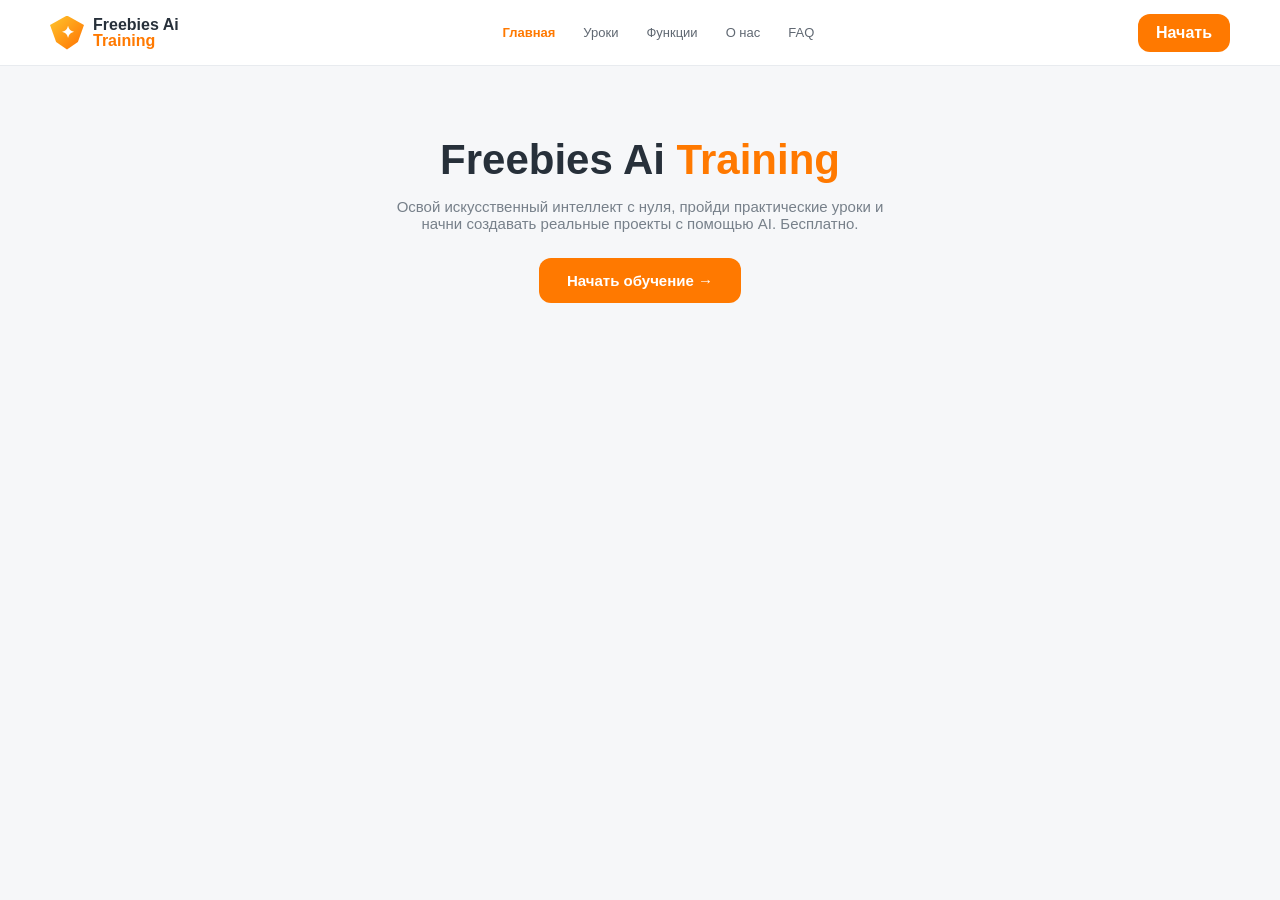
==== index.html @ 301ecc4a "Rename index-16.html to index.html" ====
<!doctype html>
<html lang="ru">
<head>
<meta charset="utf-8">
<meta name="viewport" content="width=device-width,initial-scale=1">
<title>Freebies AI Training</title>
<link rel="stylesheet" href="style.css">
<style>
.hero{padding:70px 0;text-align:center}
.hero h1{font-size:42px;margin:0 0 14px}
.hero p{color:var(--muted);font-size:15px;max-width:520px;margin:0 auto 26px}
.hero-btn{background:var(--orange);color:#fff;border:0;border-radius:12px;padding:14px 28px;font-weight:800;font-size:15px;cursor:pointer}
</style>
</head>
<body>
<header class="header">
 <div class="container header-inner">
  <a class="logo" href="index.html"><span class="logo-mark">✦</span><span>Freebies Ai<br><span class="logo-orange">Training</span></span></a>
  <nav class="nav"><a class="active" href="index.html">Главная</a><a href="main.html">Уроки</a><a href="main.html#extras">Функции</a><a href="main.html#about">О нас</a><a href="main.html#faq">FAQ</a></nav>
  <div class="profile"><button class="login" onclick="location.href='main.html'">Начать</button></div>
 </div>
</header>
<section class="hero container">
 <h1>Freebies Ai <span class="logo-orange">Training</span></h1>
 <p>Освой искусственный интеллект с нуля, пройди практические уроки и начни создавать реальные проекты с помощью AI. Бесплатно.</p>
 <button class="hero-btn" onclick="location.href='main.html'">Начать обучение →</button>
</section>
</body>
</html>
---- style.css ----
:root{
 --orange:#ff7900;--orange2:#ff9f1c;--yellow:#ffd84f;--bg:#f6f7f9;
 --ink:#27303a;--muted:#77808a;--white:#fff;--line:#e5e8ed;
 --green:#20bd83;
}
*{box-sizing:border-box}html{scroll-behavior:smooth}
body{margin:0;background:var(--bg);color:var(--ink);font-family:Inter,Arial,sans-serif}
button,a{font:inherit}a{text-decoration:none;color:inherit}
.container{width:min(1180px,calc(100% - 32px));margin:auto}

/* Header (общий для всех страниц) */
.top-banner{height:72px;background:linear-gradient(100deg,#ffb20b,#ff7b00);color:#fff;display:flex;align-items:center;justify-content:center;overflow:hidden}
.banner-inner{width:min(1180px,calc(100% - 32px));display:flex;align-items:center;justify-content:space-between}
.banner-title{font-size:23px;font-weight:900}.banner-title span{font-size:12px;font-weight:600;display:block;opacity:.9}
.banner-art{font-size:35px;letter-spacing:8px}.banner-btn{background:#fff;color:#e86c00;border:0;border-radius:12px;padding:10px 18px;font-weight:800;cursor:pointer}
.header{height:66px;background:#fff;border-bottom:1px solid #e8ebef;display:flex;align-items:center}
.header-inner{display:flex;align-items:center;justify-content:space-between}
.logo{display:flex;align-items:center;gap:9px;font-weight:900;line-height:.95}
.logo-mark{width:34px;height:34px;display:grid;place-items:center;background:linear-gradient(135deg,#ffc62d,#ff6f00);clip-path:polygon(50% 0,100% 28%,82% 78%,50% 100%,18% 78%,0 28%);color:#fff}
.logo-orange{color:var(--orange)}
.nav{display:flex;gap:28px;color:#606872;font-size:13px}
.nav a:hover{color:var(--orange)}
.nav a.active{color:var(--orange);font-weight:800}
.profile{display:flex;gap:10px;align-items:center}
.coin{background:#fff5d7;border-radius:12px;padding:9px 13px;font-weight:800;color:#8d6b00}
.login{background:var(--orange);color:#fff;border:0;border-radius:12px;padding:10px 18px;font-weight:800;cursor:pointer}
.menu{display:none;background:none;border:0;font-size:24px}

/* intro / главная с карточками */
.page{padding:34px 0 60px}
.welcome{display:flex;justify-content:space-between;align-items:end;margin-bottom:24px}
.welcome h1{font-size:31px;margin:0 0 6px;letter-spacing:-1px}
.welcome p{margin:0;color:var(--muted);font-size:14px}
.progress-box{background:#fff;border:1px solid var(--line);border-radius:16px;padding:12px 16px;display:flex;align-items:center;gap:12px}
.progress-ring{width:42px;height:42px;border-radius:50%;background:conic-gradient(var(--orange) var(--pct,0%),#e4e7eb 0);display:grid;place-items:center;position:relative}
.progress-ring:after{content:"";width:31px;height:31px;border-radius:50%;background:#fff;position:absolute}
.progress-ring b{position:relative;z-index:1;font-size:10px}.progress-box span{font-size:11px;color:var(--muted)}

/* tabs */
.tabs{display:flex;gap:8px;margin-bottom:20px;overflow:auto}
.tab{border:1px solid var(--line);background:#fff;padding:9px 16px;border-radius:11px;color:#68717b;font-size:12px;white-space:nowrap;cursor:pointer}
.tab.active{background:#fff0d8;border-color:#ffd08c;color:#ec7100;font-weight:800}

/* cards */
.lesson-grid{display:grid;grid-template-columns:repeat(3,1fr);gap:22px}
.lesson-card{
 background:#fff;border-radius:24px;overflow:hidden;border:1px solid #e4e7eb;
 box-shadow:0 5px 18px rgba(39,48,58,.07);cursor:pointer;transition:.2s;
}
.lesson-card.locked{cursor:not-allowed;opacity:.65}
.lesson-card:not(.locked):hover{transform:translateY(-5px);box-shadow:0 14px 32px rgba(39,48,58,.12)}
.card-cover{height:158px;position:relative;display:flex;align-items:center;justify-content:center;overflow:hidden}
.card-cover:before,.card-cover:after{content:"";position:absolute;border-radius:50%;background:#fff;opacity:.18}
.card-cover:before{width:170px;height:170px;right:-65px;top:-70px}.card-cover:after{width:115px;height:115px;left:-45px;bottom:-65px}
.cover-1{background:linear-gradient(135deg,#ffad18,#ff6d00)}
.cover-2{background:linear-gradient(135deg,#ffc62c,#ff8a00)}
.cover-3{background:linear-gradient(135deg,#ffda5d,#ff9d15)}
.cover-4{background:linear-gradient(135deg,#ff8c3a,#ff6500)}
.cover-5{background:linear-gradient(135deg,#ffd83f,#ff9b00)}
.cover-6{background:linear-gradient(135deg,#ffb22e,#ff7600)}
.illustration{font-size:68px;filter:drop-shadow(0 8px 8px #7b390030);z-index:1}
.lesson-number{position:absolute;left:14px;top:12px;background:#fff;color:var(--orange);font-weight:900;font-size:12px;padding:6px 9px;border-radius:9px;z-index:3}
.status{position:absolute;right:12px;top:12px;background:#fff;border-radius:20px;padding:6px 9px;font-size:10px;font-weight:800;color:#626a73;z-index:3}
.status.done{color:#1a9c6c}
.card-body{padding:18px 19px 17px}
.card-body h2{font-size:18px;line-height:1.18;margin:0 0 5px}
.topic{color:var(--orange);font-size:12px;font-weight:800;margin-bottom:14px}
.card-bottom{display:flex;align-items:center;gap:12px}
.ring{width:50px;height:50px;border-radius:50%;display:grid;place-items:center;position:relative;background:conic-gradient(var(--green) var(--progress),#e4e7e8 0)}
.ring:after{content:"";width:38px;height:38px;background:#fff;border-radius:50%;position:absolute}
.ring b{position:relative;z-index:1;font-size:11px}
.card-meta{font-size:11px;color:#68717b;line-height:1.45}.card-meta strong{color:#313941}
.open-arrow{margin-left:auto;width:35px;height:35px;border-radius:50%;background:#fff3d7;color:var(--orange);display:grid;place-items:center;font-weight:900}

/* extra cards */
.extra-title{font-size:22px;margin:38px 0 16px}
.extra-grid{display:grid;grid-template-columns:repeat(3,1fr);gap:22px}
.extra{border-radius:22px;padding:23px;min-height:150px;color:#fff;position:relative;overflow:hidden}
.extra h3{margin:0 0 8px;font-size:20px}.extra p{margin:0;font-size:12px;line-height:1.5;max-width:240px;opacity:.9}
.extra button{margin-top:17px;background:#fff;border:0;color:var(--orange);border-radius:10px;padding:8px 13px;font-weight:800;font-size:11px;cursor:pointer}
.extra.one{background:linear-gradient(135deg,#ff7900,#ffad16)}.extra.two{background:linear-gradient(135deg,#ffad16,#ffd33e);color:#473000}.extra.three{background:linear-gradient(135deg,#f47700,#ff7f22)}
.extra-icon{position:absolute;right:18px;bottom:10px;font-size:66px;opacity:.2}

/* footer */
.footer{background:#fff;border-top:1px solid var(--line);padding:28px 0}
.footer-inner{display:flex;justify-content:space-between;align-items:center}.footer-links{display:flex;gap:22px;font-size:12px;color:#737b84}.footer small{color:#a0a5aa}
.toast{position:fixed;right:18px;bottom:18px;background:#242b33;color:#fff;padding:13px 16px;border-radius:12px;opacity:0;transform:translateY(20px);transition:.2s;z-index:20;font-size:13px}.toast.show{opacity:1;transform:none}

/* ===== Страница урока ===== */
.lesson-page{padding:30px 0 70px}
.lesson-head{display:flex;align-items:center;gap:14px;margin-bottom:22px}
.back-btn{width:40px;height:40px;border-radius:12px;background:#fff;border:1px solid var(--line);display:grid;place-items:center;font-weight:900;color:var(--orange);cursor:pointer;flex-shrink:0}
.lesson-head-text .eyebrow{color:var(--orange);font-size:12px;font-weight:800;margin-bottom:2px}
.lesson-head-text h1{font-size:26px;margin:0}

.lesson-progressbar{height:10px;background:#e9ecf0;border-radius:99px;overflow:hidden;margin-bottom:28px}
.lesson-progressbar i{display:block;height:100%;background:linear-gradient(90deg,var(--orange),var(--yellow));width:var(--w,0%);transition:.3s}

.task{background:#fff;border:1px solid var(--line);border-radius:20px;padding:22px 24px;margin-bottom:18px;box-shadow:0 4px 14px rgba(39,48,58,.05)}
.task-head{display:flex;align-items:center;gap:10px;margin-bottom:12px}
.task-num{width:28px;height:28px;border-radius:50%;background:#fff0d8;color:var(--orange);font-weight:900;font-size:13px;display:grid;place-items:center;flex-shrink:0}
.task-num.done{background:var(--green);color:#fff}
.task-title{font-weight:800;font-size:15px}
.task-tag{margin-left:auto;font-size:10px;font-weight:800;color:#8d6b00;background:#fff5d7;padding:4px 9px;border-radius:8px}
.task-tag.practice{color:#0a6b46;background:#e2f7ee}
.task-body{font-size:14px;line-height:1.6;color:#424a53}
.task-body p{margin:0 0 12px}
.task-body p:last-child{margin-bottom:0}

.fill-blank{display:inline-block;min-width:90px;border:none;border-bottom:2px solid var(--orange2);background:#fff8ec;padding:3px 8px;font-size:14px;font-family:inherit;text-align:center;border-radius:6px 6px 0 0}
.fill-blank:focus{outline:none;border-bottom-color:var(--orange)}
.fill-blank.correct{border-bottom-color:var(--green);background:#eafbf3}
.fill-blank.wrong{border-bottom-color:#e5484d;background:#fdeceb}

.check-btn{margin-top:14px;background:var(--orange);color:#fff;border:0;border-radius:11px;padding:10px 20px;font-weight:800;font-size:13px;cursor:pointer}
.check-btn:hover{background:#ec7100}
.task-feedback{margin-top:10px;font-size:13px;font-weight:700;display:none}
.task-feedback.show{display:block}
.task-feedback.ok{color:#1a9c6c}
.task-feedback.no{color:#e5484d}

.practice-box{background:#fff8ec;border:1px dashed #ffcf87;border-radius:14px;padding:16px 18px;margin-top:8px}
.practice-box textarea{width:100%;min-height:70px;border-radius:10px;border:1px solid var(--line);padding:10px 12px;font-family:inherit;font-size:13px;resize:vertical}
.practice-hint{font-size:12px;color:var(--muted);margin-top:8px}

.lesson-nav{display:flex;justify-content:space-between;margin-top:28px;gap:12px}
.nav-btn{background:#fff;border:1px solid var(--line);border-radius:12px;padding:12px 20px;font-weight:800;font-size:13px;cursor:pointer;color:var(--ink)}
.nav-btn.primary{background:var(--orange);color:#fff;border:0}
.nav-btn.primary:hover{background:#ec7100}
.nav-btn:disabled{opacity:.4;cursor:not-allowed}

@media(max-width:850px){
 .nav{display:none}.profile .coin{display:none}.menu{display:block}
 .lesson-grid{grid-template-columns:repeat(2,1fr)}.extra-grid{grid-template-columns:1fr}
 .welcome{align-items:start;gap:15px;flex-direction:column}
}
@media(max-width:560px){
 .top-banner{height:54px}.banner-title{font-size:15px}.banner-art{font-size:22px}.banner-btn{padding:7px 10px;font-size:10px}
 .container{width:calc(100% - 22px)}.page{padding-top:22px}
 .lesson-grid{grid-template-columns:1fr;gap:15px}.card-cover{height:145px}.illustration{font-size:60px}
 .welcome h1{font-size:26px}.progress-box{width:100%}.tabs{padding-bottom:3px}
 .footer-inner{align-items:flex-start;flex-direction:column;gap:15px}.footer-links{flex-wrap:wrap}
 .task{padding:16px}
}
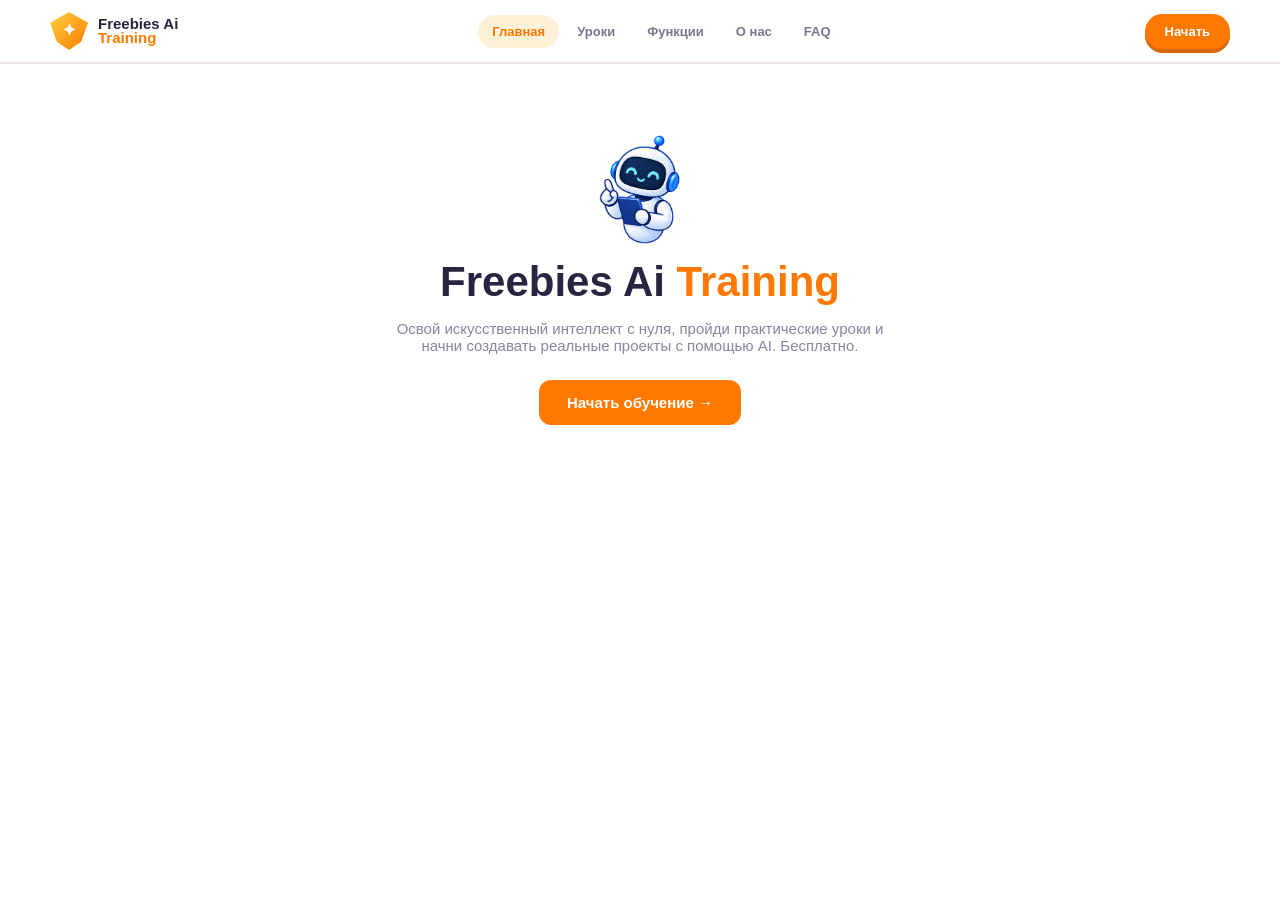
==== commit b2f21844: "Add files via upload" ====
--- a/index.html
+++ b/index.html
@@ -7,6 +7,7 @@
 <link rel="stylesheet" href="style.css">
 <style>
 .hero{padding:70px 0;text-align:center}
+.hero-robot{width:110px;height:auto;margin-bottom:10px;animation:robot-bob 3s ease-in-out infinite}
 .hero h1{font-size:42px;margin:0 0 14px}
 .hero p{color:var(--muted);font-size:15px;max-width:520px;margin:0 auto 26px}
 .hero-btn{background:var(--orange);color:#fff;border:0;border-radius:12px;padding:14px 28px;font-weight:800;font-size:15px;cursor:pointer}
@@ -21,6 +22,7 @@
  </div>
 </header>
 <section class="hero container">
+ <img class="hero-robot no-download" src="img/Mood02.png" oncontextmenu="return false" draggable="false" alt="Freebies AI" onerror="this.style.display='none'">
  <h1>Freebies Ai <span class="logo-orange">Training</span></h1>
  <p>Освой искусственный интеллект с нуля, пройди практические уроки и начни создавать реальные проекты с помощью AI. Бесплатно.</p>
  <button class="hero-btn" onclick="location.href='main.html'">Начать обучение →</button>
--- a/style.css
+++ b/style.css
@@ -1,144 +1,403 @@
 :root{
- --orange:#ff7900;--orange2:#ff9f1c;--yellow:#ffd84f;--bg:#f6f7f9;
- --ink:#27303a;--muted:#77808a;--white:#fff;--line:#e5e8ed;
- --green:#20bd83;
+ --orange:#ff7900;--orange2:#ff9f1c;--yellow:#ffd84f;--bg:#ffffff;
+ --ink:#2b2440;--muted:#8a84a0;--white:#fff;--line:#f0e4d0;
+ --green:#2ecc8f;--blue:#5b8def;--pink:#ff6b9d;--purple:#9b6bff;
+ --shadow-soft:0 8px 24px rgba(255,121,0,.12);
 }
 *{box-sizing:border-box}html{scroll-behavior:smooth}
-body{margin:0;background:var(--bg);color:var(--ink);font-family:Inter,Arial,sans-serif}
+body{margin:0;background:var(--bg);color:var(--ink);font-family:'Nunito',Inter,Arial,sans-serif}
 button,a{font:inherit}a{text-decoration:none;color:inherit}
 .container{width:min(1180px,calc(100% - 32px));margin:auto}
 
-/* Header (общий для всех страниц) */
-.top-banner{height:72px;background:linear-gradient(100deg,#ffb20b,#ff7b00);color:#fff;display:flex;align-items:center;justify-content:center;overflow:hidden}
-.banner-inner{width:min(1180px,calc(100% - 32px));display:flex;align-items:center;justify-content:space-between}
-.banner-title{font-size:23px;font-weight:900}.banner-title span{font-size:12px;font-weight:600;display:block;opacity:.9}
-.banner-art{font-size:35px;letter-spacing:8px}.banner-btn{background:#fff;color:#e86c00;border:0;border-radius:12px;padding:10px 18px;font-weight:800;cursor:pointer}
-.header{height:66px;background:#fff;border-bottom:1px solid #e8ebef;display:flex;align-items:center}
-.header-inner{display:flex;align-items:center;justify-content:space-between}
-.logo{display:flex;align-items:center;gap:9px;font-weight:900;line-height:.95}
-.logo-mark{width:34px;height:34px;display:grid;place-items:center;background:linear-gradient(135deg,#ffc62d,#ff6f00);clip-path:polygon(50% 0,100% 28%,82% 78%,50% 100%,18% 78%,0 28%);color:#fff}
+/* Header */
+.top-banner{height:76px;background:linear-gradient(100deg,#ffb84d,#ff7900 55%,#ff5e7a);color:#fff;display:flex;align-items:center;justify-content:center;overflow:hidden;position:relative}
+.top-banner:after{content:"";position:absolute;inset:0;background:radial-gradient(circle at 85% -20%,rgba(255,255,255,.35),transparent 55%)}
+.banner-inner{width:min(1180px,calc(100% - 32px));display:flex;align-items:center;justify-content:space-between;position:relative;z-index:1}
+.banner-title{font-size:23px;font-weight:900}.banner-title span{font-size:12px;font-weight:700;display:block;opacity:.95}
+.banner-art{font-size:35px;letter-spacing:8px}
+.banner-btn{background:#fff;color:#e86c00;border:0;border-radius:99px;padding:11px 20px;font-weight:900;cursor:pointer;box-shadow:0 4px 0 #d9670a}
+.banner-btn:active{transform:translateY(3px);box-shadow:0 1px 0 #d9670a}
+
+.header{height:64px;background:#fff;border-bottom:2px solid #eee3ee;display:flex;align-items:center}
+.header-inner{display:flex;align-items:center;justify-content:space-between;gap:16px}
+.logo{display:flex;align-items:center;gap:10px;font-weight:900;line-height:.95;font-size:15px;flex-shrink:0}
+.logo-mark{width:38px;height:38px;display:grid;place-items:center;background:linear-gradient(135deg,#ffd23f,#ff7900);clip-path:polygon(50% 0,100% 28%,82% 78%,50% 100%,18% 78%,0 28%);color:#fff;font-size:17px;box-shadow:0 4px 10px rgba(255,121,0,.35)}
 .logo-orange{color:var(--orange)}
-.nav{display:flex;gap:28px;color:#606872;font-size:13px}
-.nav a:hover{color:var(--orange)}
-.nav a.active{color:var(--orange);font-weight:800}
-.profile{display:flex;gap:10px;align-items:center}
-.coin{background:#fff5d7;border-radius:12px;padding:9px 13px;font-weight:800;color:#8d6b00}
-.login{background:var(--orange);color:#fff;border:0;border-radius:12px;padding:10px 18px;font-weight:800;cursor:pointer}
+.nav{display:flex;gap:4px;color:#7c7690;font-size:13px;font-weight:800}
+.nav a{padding:9px 14px;border-radius:99px;transition:.15s}
+.nav a:hover{background:#fff3de;color:var(--orange)}
+.nav a.active{background:#fff0d8;color:var(--orange)}
+.profile{display:flex;gap:8px;align-items:center;flex-shrink:0}
+.icon-pill{width:38px;height:38px;border-radius:50%;background:#f5f2fa;display:grid;place-items:center;font-size:16px;position:relative;flex-shrink:0}
+.icon-pill .badge{position:absolute;top:-3px;right:-3px;background:#ff5a72;color:#fff;font-size:9px;font-weight:900;border-radius:50%;width:16px;height:16px;display:grid;place-items:center}
+.coin{background:linear-gradient(135deg,#ffe58a,#ffc93f);border-radius:99px;padding:8px 14px;font-weight:900;color:#7a5900;box-shadow:inset 0 -3px 0 rgba(0,0,0,.08);font-size:13px;display:flex;align-items:center;gap:5px;flex-shrink:0}
+.login{background:var(--orange);color:#fff;border:0;border-radius:99px;padding:10px 20px;font-weight:900;cursor:pointer;box-shadow:0 4px 0 #d9670a;font-size:13px;flex-shrink:0}
+.login:active{transform:translateY(3px);box-shadow:0 1px 0 #d9670a}
 .menu{display:none;background:none;border:0;font-size:24px}
 
-/* intro / главная с карточками */
+/* intro */
 .page{padding:34px 0 60px}
-.welcome{display:flex;justify-content:space-between;align-items:end;margin-bottom:24px}
-.welcome h1{font-size:31px;margin:0 0 6px;letter-spacing:-1px}
-.welcome p{margin:0;color:var(--muted);font-size:14px}
-.progress-box{background:#fff;border:1px solid var(--line);border-radius:16px;padding:12px 16px;display:flex;align-items:center;gap:12px}
-.progress-ring{width:42px;height:42px;border-radius:50%;background:conic-gradient(var(--orange) var(--pct,0%),#e4e7eb 0);display:grid;place-items:center;position:relative}
-.progress-ring:after{content:"";width:31px;height:31px;border-radius:50%;background:#fff;position:absolute}
-.progress-ring b{position:relative;z-index:1;font-size:10px}.progress-box span{font-size:11px;color:var(--muted)}
+.welcome{display:flex;justify-content:space-between;align-items:end;margin-bottom:26px}
+.welcome h1{font-size:34px;margin:0 0 6px;letter-spacing:-1px;font-weight:900}
+.welcome p{margin:0;color:var(--muted);font-size:14px;font-weight:600}
+.progress-box{background:#fff;border:2px solid #ffe9c7;border-radius:99px;padding:10px 20px 10px 10px;display:flex;align-items:center;gap:12px;box-shadow:var(--shadow-soft)}
+.progress-ring{width:46px;height:46px;border-radius:50%;background:conic-gradient(var(--green) var(--pct,0%),#f0ecf7 0);display:grid;place-items:center;position:relative}
+.progress-ring:after{content:"";width:35px;height:35px;border-radius:50%;background:#fff;position:absolute}
+.progress-ring b{position:relative;z-index:1;font-size:11px}.progress-box span{font-size:12px;color:var(--muted);font-weight:700}
+.progress-box b{color:var(--ink)}
 
 /* tabs */
-.tabs{display:flex;gap:8px;margin-bottom:20px;overflow:auto}
-.tab{border:1px solid var(--line);background:#fff;padding:9px 16px;border-radius:11px;color:#68717b;font-size:12px;white-space:nowrap;cursor:pointer}
-.tab.active{background:#fff0d8;border-color:#ffd08c;color:#ec7100;font-weight:800}
-
-/* cards */
-.lesson-grid{display:grid;grid-template-columns:repeat(3,1fr);gap:22px}
+.tabs{display:flex;gap:9px;margin-bottom:22px;overflow:auto;padding-bottom:2px}
+.tab{border:2px solid #ffe9c7;background:#fff;padding:10px 18px;border-radius:99px;color:#8a84a0;font-size:13px;font-weight:800;white-space:nowrap;cursor:pointer;transition:.15s}
+.tab:hover{border-color:#ffcf87}
+.tab.active{background:linear-gradient(135deg,#ffb020,#ff7900);border-color:transparent;color:#fff;box-shadow:0 4px 12px rgba(255,121,0,.35)}
+
+/* cards — квадратные, разноцветные, в духе Uchi.ru.
+   Если у урока есть картинка (img/uN.png) — она закрывает ВСЮ карточку
+   целиком (сама кнопка), поверх — только счётчик прогресса.
+   Если картинки нет (урок 20, либо файл не найден) — используется
+   цветной градиент-заглушка с эмодзи-иконкой и подписями. */
+.lesson-grid{display:grid;grid-template-columns:repeat(4,1fr);gap:20px}
 .lesson-card{
- background:#fff;border-radius:24px;overflow:hidden;border:1px solid #e4e7eb;
- box-shadow:0 5px 18px rgba(39,48,58,.07);cursor:pointer;transition:.2s;
-}
-.lesson-card.locked{cursor:not-allowed;opacity:.65}
-.lesson-card:not(.locked):hover{transform:translateY(-5px);box-shadow:0 14px 32px rgba(39,48,58,.12)}
-.card-cover{height:158px;position:relative;display:flex;align-items:center;justify-content:center;overflow:hidden}
-.card-cover:before,.card-cover:after{content:"";position:absolute;border-radius:50%;background:#fff;opacity:.18}
-.card-cover:before{width:170px;height:170px;right:-65px;top:-70px}.card-cover:after{width:115px;height:115px;left:-45px;bottom:-65px}
-.cover-1{background:linear-gradient(135deg,#ffad18,#ff6d00)}
-.cover-2{background:linear-gradient(135deg,#ffc62c,#ff8a00)}
+ aspect-ratio:1/1;border-radius:26px;overflow:hidden;border:none;position:relative;
+ cursor:pointer;transition:.18s;
+ box-shadow:0 8px 0 rgba(0,0,0,.12),0 10px 24px rgba(0,0,0,.1);
+}
+.lesson-card:hover{transform:translateY(-4px);box-shadow:0 12px 0 rgba(0,0,0,.12),0 18px 32px rgba(0,0,0,.16)}
+.lesson-card:active{transform:translateY(4px);box-shadow:0 4px 0 rgba(0,0,0,.12),0 6px 16px rgba(0,0,0,.1)}
+.lesson-card.done{outline:4px solid #20bd83;outline-offset:-4px}
+
+/* Картинка урока — на весь квадрат карточки, это и есть "кнопка" */
+.card-cover-img{width:100%;height:100%;object-fit:cover;display:block}
+.card-cover-img:hover{transform:scale(1.04)}
+.card-cover-img{transition:.25s}
+
+/* Счётчик прогресса поверх картинки (или поверх градиента-заглушки) */
+.card-progress-badge{
+ position:absolute;top:10px;right:10px;z-index:3;
+ background:rgba(20,20,30,.62);backdrop-filter:blur(3px);
+ color:#fff;font-weight:900;font-size:13px;padding:6px 12px;border-radius:99px;
+ display:flex;align-items:center;gap:5px;
+}
+.card-progress-badge.done{background:rgba(10,156,99,.85)}
+.card-progress-badge .ring-dot{width:8px;height:8px;border-radius:50%;background:#ffd84f;flex-shrink:0}
+.card-progress-badge.done .ring-dot{background:#fff}
+
+/* Заглушка-градиент, когда картинки урока нет */
+.lesson-card.no-image{
+ display:flex;flex-direction:column;justify-content:space-between;
+ padding:20px;color:#fff;
+}
+.lesson-card.no-image:before,.lesson-card.no-image:after{content:"";position:absolute;border-radius:50%;background:#fff;opacity:.14}
+.lesson-card.no-image:before{width:150px;height:150px;right:-55px;top:-60px}
+.lesson-card.no-image:after{width:100px;height:100px;left:-35px;bottom:-50px}
+.cover-1{background:linear-gradient(135deg,#ffb84d,#ff6d00)}
+.cover-2{background:linear-gradient(135deg,#7ec8ff,#5b8def)}
 .cover-3{background:linear-gradient(135deg,#ffda5d,#ff9d15)}
-.cover-4{background:linear-gradient(135deg,#ff8c3a,#ff6500)}
-.cover-5{background:linear-gradient(135deg,#ffd83f,#ff9b00)}
-.cover-6{background:linear-gradient(135deg,#ffb22e,#ff7600)}
-.illustration{font-size:68px;filter:drop-shadow(0 8px 8px #7b390030);z-index:1}
-.lesson-number{position:absolute;left:14px;top:12px;background:#fff;color:var(--orange);font-weight:900;font-size:12px;padding:6px 9px;border-radius:9px;z-index:3}
-.status{position:absolute;right:12px;top:12px;background:#fff;border-radius:20px;padding:6px 9px;font-size:10px;font-weight:800;color:#626a73;z-index:3}
-.status.done{color:#1a9c6c}
-.card-body{padding:18px 19px 17px}
-.card-body h2{font-size:18px;line-height:1.18;margin:0 0 5px}
-.topic{color:var(--orange);font-size:12px;font-weight:800;margin-bottom:14px}
-.card-bottom{display:flex;align-items:center;gap:12px}
-.ring{width:50px;height:50px;border-radius:50%;display:grid;place-items:center;position:relative;background:conic-gradient(var(--green) var(--progress),#e4e7e8 0)}
-.ring:after{content:"";width:38px;height:38px;background:#fff;border-radius:50%;position:absolute}
-.ring b{position:relative;z-index:1;font-size:11px}
-.card-meta{font-size:11px;color:#68717b;line-height:1.45}.card-meta strong{color:#313941}
-.open-arrow{margin-left:auto;width:35px;height:35px;border-radius:50%;background:#fff3d7;color:var(--orange);display:grid;place-items:center;font-weight:900}
+.cover-4{background:linear-gradient(135deg,#c69bff,#9b6bff)}
+.cover-5{background:linear-gradient(135deg,#ff9bc2,#ff5e88)}
+.cover-6{background:linear-gradient(135deg,#7ee0c1,#20bd83)}
+
+.card-icon-row{position:relative;z-index:2;display:flex;align-items:center;justify-content:space-between}
+.illustration{font-size:42px;filter:drop-shadow(0 4px 6px rgba(0,0,0,.15));transition:.2s}
+.lesson-card:hover .illustration{transform:scale(1.1) rotate(-4deg)}
+
+.card-text{position:relative;z-index:2}
+.card-text h2{font-size:17px;line-height:1.25;margin:0 0 8px;font-weight:900;text-shadow:0 2px 6px rgba(0,0,0,.15)}
+.lesson-number{display:inline-block;font-size:11px;font-weight:900;background:rgba(255,255,255,.28);padding:5px 12px;border-radius:99px;letter-spacing:.3px}
+
+.card-progress-row{position:relative;z-index:2;display:flex;align-items:center;gap:8px;margin-top:10px}
+.mini-ring{width:32px;height:32px;border-radius:50%;display:grid;place-items:center;position:relative;background:conic-gradient(#fff var(--progress),rgba(255,255,255,.28) 0);flex-shrink:0}
+.mini-ring:after{content:"";width:24px;height:24px;background:transparent;border-radius:50%;position:absolute}
+.mini-ring b{position:relative;z-index:1;font-size:9px;color:#fff}
+.card-meta{font-size:10.5px;color:rgba(255,255,255,.9);font-weight:700;line-height:1.3}
 
 /* extra cards */
-.extra-title{font-size:22px;margin:38px 0 16px}
+.extra-title{font-size:23px;margin:42px 0 18px;font-weight:900}
 .extra-grid{display:grid;grid-template-columns:repeat(3,1fr);gap:22px}
-.extra{border-radius:22px;padding:23px;min-height:150px;color:#fff;position:relative;overflow:hidden}
-.extra h3{margin:0 0 8px;font-size:20px}.extra p{margin:0;font-size:12px;line-height:1.5;max-width:240px;opacity:.9}
-.extra button{margin-top:17px;background:#fff;border:0;color:var(--orange);border-radius:10px;padding:8px 13px;font-weight:800;font-size:11px;cursor:pointer}
-.extra.one{background:linear-gradient(135deg,#ff7900,#ffad16)}.extra.two{background:linear-gradient(135deg,#ffad16,#ffd33e);color:#473000}.extra.three{background:linear-gradient(135deg,#f47700,#ff7f22)}
-.extra-icon{position:absolute;right:18px;bottom:10px;font-size:66px;opacity:.2}
+.extra{border-radius:26px;padding:24px;min-height:155px;color:#fff;position:relative;overflow:hidden}
+.extra h3{margin:0 0 8px;font-size:20px;font-weight:900}.extra p{margin:0;font-size:12.5px;line-height:1.55;max-width:240px;opacity:.95;font-weight:600}
+.extra button{margin-top:17px;background:#fff;border:0;color:var(--orange);border-radius:99px;padding:9px 16px;font-weight:900;font-size:11px;cursor:pointer}
+.extra.one{background:linear-gradient(135deg,#ff7900,#ffad16)}.extra.two{background:linear-gradient(135deg,#ffad16,#ffd33e);color:#473000}.extra.three{background:linear-gradient(135deg,#9b6bff,#ff6b9d)}
+.extra-icon{position:absolute;right:14px;bottom:6px;font-size:70px;opacity:.22}
 
 /* footer */
-.footer{background:#fff;border-top:1px solid var(--line);padding:28px 0}
-.footer-inner{display:flex;justify-content:space-between;align-items:center}.footer-links{display:flex;gap:22px;font-size:12px;color:#737b84}.footer small{color:#a0a5aa}
-.toast{position:fixed;right:18px;bottom:18px;background:#242b33;color:#fff;padding:13px 16px;border-radius:12px;opacity:0;transform:translateY(20px);transition:.2s;z-index:20;font-size:13px}.toast.show{opacity:1;transform:none}
+.footer{background:#fff;border-top:3px solid #ffe9c7;padding:30px 0}
+.footer-inner{display:flex;justify-content:space-between;align-items:center}.footer-links{display:flex;gap:22px;font-size:12px;color:#8a84a0;font-weight:700}.footer small{color:#b3aec2}
+
+/* toast */
+.toast{position:fixed;right:18px;bottom:18px;background:#2b2440;color:#fff;padding:14px 18px;border-radius:16px;opacity:0;transform:translateY(20px) scale(.95);transition:.25s;z-index:50;font-size:13px;font-weight:700;box-shadow:0 8px 24px rgba(0,0,0,.2)}.toast.show{opacity:1;transform:none}
 
 /* ===== Страница урока ===== */
-.lesson-page{padding:30px 0 70px}
-.lesson-head{display:flex;align-items:center;gap:14px;margin-bottom:22px}
-.back-btn{width:40px;height:40px;border-radius:12px;background:#fff;border:1px solid var(--line);display:grid;place-items:center;font-weight:900;color:var(--orange);cursor:pointer;flex-shrink:0}
-.lesson-head-text .eyebrow{color:var(--orange);font-size:12px;font-weight:800;margin-bottom:2px}
-.lesson-head-text h1{font-size:26px;margin:0}
-
-.lesson-progressbar{height:10px;background:#e9ecf0;border-radius:99px;overflow:hidden;margin-bottom:28px}
-.lesson-progressbar i{display:block;height:100%;background:linear-gradient(90deg,var(--orange),var(--yellow));width:var(--w,0%);transition:.3s}
-
-.task{background:#fff;border:1px solid var(--line);border-radius:20px;padding:22px 24px;margin-bottom:18px;box-shadow:0 4px 14px rgba(39,48,58,.05)}
-.task-head{display:flex;align-items:center;gap:10px;margin-bottom:12px}
-.task-num{width:28px;height:28px;border-radius:50%;background:#fff0d8;color:var(--orange);font-weight:900;font-size:13px;display:grid;place-items:center;flex-shrink:0}
-.task-num.done{background:var(--green);color:#fff}
-.task-title{font-weight:800;font-size:15px}
-.task-tag{margin-left:auto;font-size:10px;font-weight:800;color:#8d6b00;background:#fff5d7;padding:4px 9px;border-radius:8px}
+.lesson-page{padding:26px 0 60px;min-height:80vh}
+.lesson-head{display:flex;align-items:center;gap:14px;margin-bottom:18px}
+.back-btn{width:44px;height:44px;border-radius:16px;background:#fff;border:2px solid #ffe9c7;display:grid;place-items:center;font-weight:900;color:var(--orange);cursor:pointer;flex-shrink:0;font-size:18px;transition:.15s}
+.back-btn:hover{background:#fff3de}
+.lesson-head-text .eyebrow{color:var(--orange);font-size:12px;font-weight:900;margin-bottom:2px;text-transform:uppercase;letter-spacing:.3px}
+.lesson-head-text h1{font-size:24px;margin:0;font-weight:900}
+
+/* шаги (степпер) */
+.step-track{display:flex;align-items:center;gap:6px;margin-bottom:8px}
+.step-dot{flex:1;height:10px;border-radius:99px;background:#f0ecf7;position:relative;overflow:hidden;cursor:pointer}
+.step-dot i{display:block;height:100%;width:0%;background:linear-gradient(90deg,var(--orange),var(--yellow));border-radius:99px;transition:.35s}
+.step-dot.done i{width:100%}
+.step-dot.current i{width:100%;animation:pulse-fill 1.6s ease-in-out infinite}
+@keyframes pulse-fill{0%,100%{opacity:1}50%{opacity:.6}}
+.step-label{text-align:center;font-size:12px;color:var(--muted);font-weight:800;margin:0 0 24px}
+
+/* карточка одного задания (единственная видимая) */
+.task-stage{display:flex;justify-content:center}
+.task{background:#fff;border:3px solid #fff;border-radius:28px;padding:28px 30px;box-shadow:0 8px 0 #ffe9c7,0 14px 30px rgba(139,110,20,.1);width:100%;max-width:680px;animation:pop-in .25s ease}
+@keyframes pop-in{from{opacity:0;transform:translateY(10px) scale(.98)}to{opacity:1;transform:none}}
+.task-head{display:flex;align-items:center;gap:12px;margin-bottom:16px}
+.task-num{width:36px;height:36px;border-radius:50%;background:linear-gradient(135deg,#ffd08c,#ff9d15);color:#fff;font-weight:900;font-size:15px;display:grid;place-items:center;flex-shrink:0;box-shadow:0 3px 0 #d9670a}
+.task-num.done{background:linear-gradient(135deg,#7ee0c1,#20bd83);box-shadow:0 3px 0 #0a9c63}
+.task-title{font-weight:900;font-size:17px}
+.task-tag{margin-left:auto;font-size:10px;font-weight:900;color:#8d6b00;background:#fff5d7;padding:5px 12px;border-radius:99px;text-transform:uppercase;letter-spacing:.3px}
 .task-tag.practice{color:#0a6b46;background:#e2f7ee}
-.task-body{font-size:14px;line-height:1.6;color:#424a53}
+.task-body{font-size:15px;line-height:1.65;color:#4a4460}
 .task-body p{margin:0 0 12px}
 .task-body p:last-child{margin-bottom:0}
 
-.fill-blank{display:inline-block;min-width:90px;border:none;border-bottom:2px solid var(--orange2);background:#fff8ec;padding:3px 8px;font-size:14px;font-family:inherit;text-align:center;border-radius:6px 6px 0 0}
-.fill-blank:focus{outline:none;border-bottom-color:var(--orange)}
-.fill-blank.correct{border-bottom-color:var(--green);background:#eafbf3}
-.fill-blank.wrong{border-bottom-color:#e5484d;background:#fdeceb}
-
-.check-btn{margin-top:14px;background:var(--orange);color:#fff;border:0;border-radius:11px;padding:10px 20px;font-weight:800;font-size:13px;cursor:pointer}
-.check-btn:hover{background:#ec7100}
-.task-feedback{margin-top:10px;font-size:13px;font-weight:700;display:none}
+.fill-blank{display:inline-block;min-width:100px;border:none;border-bottom:3px solid var(--orange2);background:#fff8ec;padding:5px 10px;font-size:14.5px;font-family:inherit;font-weight:700;text-align:center;border-radius:8px 8px 0 0;transition:.15s}
+.fill-blank:focus{outline:none;border-bottom-color:var(--orange);background:#fff2da}
+.fill-blank.correct{border-bottom-color:var(--green);background:#e2f9ee}
+.fill-blank.wrong{border-bottom-color:#ff5a72;background:#ffe9ec}
+
+.check-btn{margin-top:18px;background:linear-gradient(135deg,#ffb020,#ff7900);color:#fff;border:0;border-radius:99px;padding:13px 26px;font-weight:900;font-size:14px;cursor:pointer;box-shadow:0 4px 0 #d9670a;transition:.1s}
+.check-btn:hover{filter:brightness(1.05)}
+.check-btn:active{transform:translateY(3px);box-shadow:0 1px 0 #d9670a}
+.check-btn:disabled{opacity:.5;cursor:not-allowed;box-shadow:none}
+.task-feedback{margin-top:12px;font-size:13.5px;font-weight:800;display:none;padding:10px 14px;border-radius:12px}
 .task-feedback.show{display:block}
-.task-feedback.ok{color:#1a9c6c}
-.task-feedback.no{color:#e5484d}
-
-.practice-box{background:#fff8ec;border:1px dashed #ffcf87;border-radius:14px;padding:16px 18px;margin-top:8px}
-.practice-box textarea{width:100%;min-height:70px;border-radius:10px;border:1px solid var(--line);padding:10px 12px;font-family:inherit;font-size:13px;resize:vertical}
-.practice-hint{font-size:12px;color:var(--muted);margin-top:8px}
-
-.lesson-nav{display:flex;justify-content:space-between;margin-top:28px;gap:12px}
-.nav-btn{background:#fff;border:1px solid var(--line);border-radius:12px;padding:12px 20px;font-weight:800;font-size:13px;cursor:pointer;color:var(--ink)}
-.nav-btn.primary{background:var(--orange);color:#fff;border:0}
-.nav-btn.primary:hover{background:#ec7100}
-.nav-btn:disabled{opacity:.4;cursor:not-allowed}
-
+.task-feedback.ok{color:#0a9c63;background:#e2f9ee}
+.task-feedback.no{color:#e5484d;background:#ffe9ec}
+
+.practice-box{background:#fff8ec;border:2px dashed #ffcf87;border-radius:18px;padding:18px 20px;margin-top:6px}
+.practice-box textarea{width:100%;min-height:80px;border-radius:14px;border:2px solid #ffe9c7;padding:12px 14px;font-family:inherit;font-size:14px;resize:vertical}
+.practice-box textarea:focus{outline:none;border-color:var(--orange2)}
+.practice-hint{font-size:12.5px;color:var(--muted);margin-top:9px;font-weight:600}
+
+.lesson-nav{display:flex;justify-content:space-between;margin-top:26px;max-width:680px;margin-inline:auto}
+.nav-btn{background:#fff;border:2px solid #ffe9c7;border-radius:99px;padding:10px 20px;font-weight:800;font-size:13px;cursor:pointer;color:var(--ink)}
+.nav-btn:hover{border-color:#ffcf87}
+
+/* экран завершения урока */
+.lesson-complete{max-width:520px;margin:0 auto;text-align:center;background:#fff;border-radius:28px;padding:44px 32px;box-shadow:0 8px 0 #ffe9c7,0 14px 30px rgba(139,110,20,.1);animation:pop-in .3s ease}
+.lesson-complete .big-emoji{font-size:64px;margin-bottom:8px}
+.lesson-complete h2{font-size:24px;margin:0 0 8px;font-weight:900}
+.lesson-complete p{color:var(--muted);font-size:14px;margin:0 0 24px;font-weight:600}
+.complete-actions{display:flex;gap:12px;justify-content:center;flex-wrap:wrap}
+.complete-actions .check-btn{margin:0}
+
+@media(max-width:950px){
+ .lesson-grid{grid-template-columns:repeat(3,1fr)}
+}
 @media(max-width:850px){
  .nav{display:none}.profile .coin{display:none}.menu{display:block}
  .lesson-grid{grid-template-columns:repeat(2,1fr)}.extra-grid{grid-template-columns:1fr}
  .welcome{align-items:start;gap:15px;flex-direction:column}
 }
 @media(max-width:560px){
- .top-banner{height:54px}.banner-title{font-size:15px}.banner-art{font-size:22px}.banner-btn{padding:7px 10px;font-size:10px}
+ .top-banner{height:58px}.banner-title{font-size:15px}.banner-art{font-size:22px}.banner-btn{padding:8px 12px;font-size:10px}
  .container{width:calc(100% - 22px)}.page{padding-top:22px}
- .lesson-grid{grid-template-columns:1fr;gap:15px}.card-cover{height:145px}.illustration{font-size:60px}
+ .lesson-grid{grid-template-columns:repeat(2,1fr);gap:12px}
+ .card-text h2{font-size:14px}.illustration{font-size:34px}
  .welcome h1{font-size:26px}.progress-box{width:100%}.tabs{padding-bottom:3px}
  .footer-inner{align-items:flex-start;flex-direction:column;gap:15px}.footer-links{flex-wrap:wrap}
- .task{padding:16px}
-}
+ .task{padding:20px 18px}
+ .lesson-complete{padding:32px 20px}
+ .chat-window{height:340px}
+}
+
+/* ===== Новые типы заданий ===== */
+.task-actions{display:flex;gap:10px;flex-wrap:wrap;align-items:center;margin-top:18px}
+.task-actions .check-btn{margin-top:0}
+.check-btn.secondary{background:linear-gradient(135deg,#7ee0c1,#20bd83);box-shadow:0 4px 0 #0a9c63}
+.check-btn.secondary:active{box-shadow:0 1px 0 #0a9c63}
+.quiz-q{font-size:16px;font-weight:800;color:var(--ink);margin:0 0 14px}
+
+/* выбор из двух слов в пропуске */
+.choice-blank{display:inline-flex;gap:4px;padding:3px;background:#fff3de;border-radius:99px;vertical-align:middle;margin:3px 4px}
+.opt-chip{border:2px solid transparent;background:#fff;color:#4a4460;font-weight:800;font-size:13.5px;padding:6px 14px;border-radius:99px;cursor:pointer;font-family:inherit;transition:.12s}
+.opt-chip:hover{border-color:#ffcf87}
+.opt-chip.selected{background:var(--orange);color:#fff;box-shadow:0 3px 0 #d9670a}
+.opt-chip.correct{background:var(--green);color:#fff;box-shadow:0 3px 0 #0a9c63}
+.opt-chip.wrong{background:#ff5a72;color:#fff;box-shadow:0 3px 0 #c93248}
+
+/* тест с вариантами ответа */
+.quiz-options{display:grid;gap:10px}
+.quiz-option{display:flex;align-items:center;gap:12px;text-align:left;background:#fff;border:2px solid #ffe9c7;border-radius:18px;padding:13px 16px;font-family:inherit;font-size:14.5px;font-weight:700;color:var(--ink);cursor:pointer;transition:.12s;box-shadow:0 3px 0 #ffe9c7}
+.quiz-option:hover{border-color:#ffcf87}
+.quiz-option .letter{width:28px;height:28px;border-radius:50%;background:#fff3de;color:var(--orange);display:grid;place-items:center;font-weight:900;font-size:13px;flex-shrink:0}
+.quiz-option.selected{border-color:var(--orange);background:#fff8ec;box-shadow:0 3px 0 #ffb066}
+.quiz-option.selected .letter{background:var(--orange);color:#fff}
+.quiz-option.correct{border-color:var(--green);background:#e2f9ee;box-shadow:0 3px 0 #9be3c4}
+.quiz-option.correct .letter{background:var(--green);color:#fff}
+.quiz-option.wrong{border-color:#ff5a72;background:#ffe9ec;box-shadow:0 3px 0 #ffb3bf}
+.quiz-option.wrong .letter{background:#ff5a72;color:#fff}
+
+/* верно/неверно и сортировка */
+.bin-list{display:grid;gap:12px}
+.bin-row{background:#fff8ec;border:2px solid #ffe9c7;border-radius:18px;padding:14px 16px}
+.bin-row.correct{border-color:var(--green);background:#f0fbf6}
+.bin-row.wrong{border-color:#ff5a72;background:#fff2f4}
+.bin-text{font-size:14.5px;font-weight:700;margin-bottom:10px;color:var(--ink)}
+.bin-btns{display:flex;gap:8px;flex-wrap:wrap}
+.bin-btn{flex:1;min-width:110px;border:2px solid #ffe9c7;background:#fff;border-radius:99px;padding:9px 14px;font-family:inherit;font-weight:800;font-size:13px;color:#6a6480;cursor:pointer;transition:.12s}
+.bin-btn:hover{border-color:#ffcf87}
+.bin-btn.selected{background:var(--orange);border-color:var(--orange);color:#fff;box-shadow:0 3px 0 #d9670a}
+.bin-explain{display:none;margin-top:9px;font-size:12.5px;line-height:1.5;color:#6a6480;font-weight:600}
+.bin-row.checked .bin-explain{display:block}
+
+/* найди пары */
+.match-hint{font-size:12.5px;color:var(--muted);font-weight:700;margin:0 0 12px}
+.match-grid{display:grid;grid-template-columns:1fr 1fr;gap:14px 18px}
+.match-col{display:grid;gap:10px;align-content:start}
+.match-item{text-align:left;background:#fff;border:2px solid #ffe9c7;border-radius:16px;padding:12px 14px;font-family:inherit;font-size:13.5px;font-weight:700;color:var(--ink);cursor:pointer;transition:.12s;box-shadow:0 3px 0 #ffe9c7}
+.match-item:hover{border-color:#ffcf87}
+.match-item.selected{border-color:var(--orange);background:#fff8ec;box-shadow:0 3px 0 #ffb066}
+.match-item.matched{border-color:var(--green);background:#e2f9ee;box-shadow:0 3px 0 #9be3c4;cursor:default}
+.match-item.wrong{border-color:#ff5a72;background:#ffe9ec;animation:shake .35s}
+@keyframes shake{25%{transform:translateX(-5px)}75%{transform:translateX(5px)}}
+
+/* расставь по порядку */
+.order-label{font-size:12px;font-weight:900;color:var(--muted);text-transform:uppercase;letter-spacing:.3px;margin:14px 0 8px}
+.order-slots{display:grid;gap:8px;min-height:56px;background:#fff8ec;border:2px dashed #ffcf87;border-radius:18px;padding:10px}
+.order-empty{color:#b3aec2;font-size:13px;font-weight:700;padding:8px 6px}
+.order-pool{display:grid;gap:8px}
+.order-item{display:flex;align-items:center;gap:10px;text-align:left;background:#fff;border:2px solid #ffe9c7;border-radius:14px;padding:11px 14px;font-family:inherit;font-size:14px;font-weight:700;color:var(--ink);cursor:pointer;box-shadow:0 3px 0 #ffe9c7}
+.order-item:hover{border-color:#ffcf87}
+.order-item .n{width:24px;height:24px;border-radius:50%;background:var(--orange);color:#fff;font-size:12px;font-weight:900;display:grid;place-items:center;flex-shrink:0}
+.order-item.correct{border-color:var(--green);background:#e2f9ee}
+.order-item.correct .n{background:var(--green)}
+.order-item.wrong{border-color:#ff5a72;background:#ffe9ec}
+.order-item.wrong .n{background:#ff5a72}
+
+@media(max-width:560px){
+ .match-grid{gap:10px}
+ .match-item{padding:10px 10px;font-size:12.5px}
+ .bin-btn{min-width:90px}
+}
+
+/* ===== Практика как чат с ИИ ===== */
+.chat-shell{background:#fff;border:2px solid #ffe9c7;border-radius:20px;overflow:hidden;box-shadow:0 4px 14px rgba(139,110,20,.06)}
+.chat-header{display:flex;align-items:center;gap:10px;padding:12px 16px;background:#fff8ec;border-bottom:2px solid #ffe9c7}
+.chat-avatar{width:34px;height:34px;border-radius:50%;background:linear-gradient(135deg,#ffd23f,#ff7900);display:grid;place-items:center;font-size:16px;flex-shrink:0}
+.chat-name{font-weight:900;font-size:13.5px;color:var(--ink)}
+.chat-status{font-size:11px;color:#0a9c63;font-weight:700;display:flex;align-items:center;gap:5px}
+.chat-status .dot{width:7px;height:7px;border-radius:50%;background:#0a9c63}
+
+.chat-window{height:280px;overflow-y:auto;padding:16px;display:flex;flex-direction:column;gap:10px;background:#fffdf8}
+.msg{max-width:80%;padding:10px 14px;border-radius:16px;font-size:13.5px;line-height:1.5;font-weight:600;animation:pop-in .2s ease}
+.msg.bot{align-self:flex-start;background:#fff;border:2px solid #ffe9c7;border-bottom-left-radius:4px;color:var(--ink)}
+.msg.user{align-self:flex-end;background:linear-gradient(135deg,#ffb020,#ff7900);color:#fff;border-bottom-right-radius:4px}
+.msg.typing{display:flex;gap:4px;align-items:center;padding:12px 16px}
+.msg.typing span{width:6px;height:6px;border-radius:50%;background:#c9c2d6;animation:typing-bounce 1.2s infinite}
+.msg.typing span:nth-child(2){animation-delay:.15s}.msg.typing span:nth-child(3){animation-delay:.3s}
+@keyframes typing-bounce{0%,60%,100%{transform:translateY(0);opacity:.5}30%{transform:translateY(-4px);opacity:1}}
+
+.chat-input-row{display:flex;gap:8px;padding:12px;border-top:2px solid #ffe9c7;background:#fff}
+.chat-input-row textarea{flex:1;border:2px solid #ffe9c7;border-radius:14px;padding:10px 14px;font-family:inherit;font-size:13.5px;resize:none;min-height:20px;max-height:90px}
+.chat-input-row textarea:focus{outline:none;border-color:var(--orange2)}
+.chat-send{width:42px;height:42px;border-radius:50%;background:linear-gradient(135deg,#ffb020,#ff7900);border:0;color:#fff;font-size:16px;cursor:pointer;flex-shrink:0;box-shadow:0 3px 0 #d9670a}
+.chat-send:active{transform:translateY(2px);box-shadow:0 1px 0 #d9670a}
+.chat-send:disabled{opacity:.5;cursor:not-allowed}
+
+.practice-hint{font-size:12.5px;color:var(--muted);margin-top:10px;font-weight:600}
+
+/* ===== Защита картинок от скачивания/копирования ===== */
+.no-download{
+  -webkit-user-select:none;user-select:none;
+  -webkit-user-drag:none;-khtml-user-drag:none;-moz-user-drag:none;-o-user-drag:none;user-drag:none;
+  pointer-events:auto;
+}
+img.no-download{ -webkit-touch-callout:none; }
+
+/* (старые правила .card-cover-img/.card-icon-row удалены — актуальная
+   версия задана выше, картинка теперь закрывает всю карточку) */
+
+/* ===== Робот-помощник рядом с заданием (десктоп/планшет) ===== */
+.task-stage{display:flex;justify-content:center;align-items:flex-start;gap:24px;position:relative}
+.robot-buddy{width:120px;height:auto;position:sticky;top:100px;flex-shrink:0;animation:robot-bob 3s ease-in-out infinite}
+@keyframes robot-bob{0%,100%{transform:translateY(0)}50%{transform:translateY(-8px)}}
+@media(max-width:1000px){ .robot-buddy{display:none} }
+
+/* ===== Робот на весь экран (завершение урока) ===== */
+.robot-fullscreen{
+  position:fixed;inset:0;background:rgba(255,255,255,.92);z-index:200;
+  display:flex;align-items:center;justify-content:center;cursor:pointer;
+  animation:pop-in .3s ease;
+}
+.robot-fullscreen img{max-width:min(70vw,420px);max-height:70vh;filter:drop-shadow(0 20px 40px rgba(255,121,0,.25))}
+
+/* ===== Боковая панель теории ===== */
+.theory-btn{background:#fff;border:2px solid #ffe9c7}
+.theory-btn img{width:20px;height:20px}
+.theory-panel{
+  position:fixed;top:0;right:-420px;width:min(400px,90vw);height:100vh;background:#fff;
+  box-shadow:-8px 0 30px rgba(0,0,0,.12);z-index:150;transition:right .25s ease;
+  display:flex;flex-direction:column;
+}
+.theory-panel.open{right:0}
+.theory-panel-head{display:flex;justify-content:space-between;align-items:center;padding:18px 20px;border-bottom:2px solid #ffe9c7;font-weight:900;font-size:16px}
+.theory-close{background:#fff3de;border:0;width:32px;height:32px;border-radius:50%;font-size:14px;cursor:pointer;color:var(--orange)}
+.theory-panel-body{padding:20px;overflow-y:auto;font-size:14.5px;line-height:1.65;color:#4a4460}
+.theory-panel-overlay{position:fixed;inset:0;background:rgba(0,0,0,.25);z-index:140;display:none}
+.theory-panel.open ~ .theory-panel-overlay{display:block}
+
+/* ===== Генерация картинок (imagegen1 / imagegen3) ===== */
+.imggen-grid{display:grid;grid-template-columns:repeat(auto-fit,minmax(150px,1fr));gap:14px;margin-top:14px}
+.imggen-card{border:2px solid #ffe9c7;border-radius:18px;padding:12px;text-align:center}
+.imggen-label{font-weight:800;font-size:13px;margin-bottom:10px;color:var(--ink)}
+.imggen-canvas{min-height:150px;border-radius:14px;background:#fff8ec;display:flex;align-items:center;justify-content:center;overflow:hidden}
+.imggen-canvas.single{min-height:260px;margin-top:14px}
+.imggen-result{width:100%;height:100%;object-fit:cover;border-radius:14px}
+.imggen-btn{background:linear-gradient(135deg,#ffb020,#ff7900);color:#fff;border:0;border-radius:99px;padding:10px 18px;font-weight:900;font-size:13px;cursor:pointer;box-shadow:0 3px 0 #d9670a}
+.imggen-loading{display:flex;flex-direction:column;align-items:center;gap:10px;font-size:12.5px;color:var(--muted);font-weight:700}
+.imggen-error{font-size:12.5px;color:#e5484d;font-weight:700;padding:10px}
+.imggen-single{display:flex;flex-direction:column;gap:10px}
+.imggen-prompt-input{width:100%;border:2px solid #ffe9c7;border-radius:14px;padding:12px 14px;font-family:inherit;font-size:13.5px;resize:vertical}
+.spinner{width:28px;height:28px;border:3px solid #ffe9c7;border-top-color:var(--orange);border-radius:50%;animation:spin 0.8s linear infinite}
+@keyframes spin{to{transform:rotate(360deg)}}
+
+/* ===== Алиса (урок 6) ===== */
+/* использует существующие .check-btn, .practice-box, .practice-hint */
+
+/* ===== Угадай голос (voiceguess) ===== */
+.voice-round{display:flex;flex-direction:column;gap:14px;align-items:center;text-align:center}
+.voice-person{display:flex;flex-direction:column;align-items:center;gap:8px}
+.voice-photo{width:90px;height:90px;border-radius:50%;object-fit:cover;border:3px solid #ffe9c7}
+.voice-person-name{font-weight:900;font-size:14px}
+.voice-clips{display:flex;gap:16px;flex-wrap:wrap;justify-content:center;width:100%}
+.voice-clip{display:flex;flex-direction:column;gap:10px;align-items:center;background:#fff8ec;border:2px solid #ffe9c7;border-radius:18px;padding:16px;flex:1;min-width:220px;position:relative;transition:.2s}
+.voice-clip-correct{border-color:#20bd83;background:#e2f9ee}
+.voice-clip-wrong{border-color:#ff5a72;background:#ffe9ec}
+.voice-tag{font-size:10.5px;font-weight:900;padding:4px 10px;border-radius:99px;align-self:flex-start}
+.voice-tag.ok{background:#20bd83;color:#fff}
+.voice-tag.no{background:#ff5a72;color:#fff}
+
+/* Кастомный аудиоплеер вместо голого <audio> */
+.voice-player{display:flex;align-items:center;gap:10px;width:100%;background:#fff;border-radius:14px;padding:10px 12px;border:2px solid #ffe9c7}
+.voice-play-btn{width:36px;height:36px;border-radius:50%;background:linear-gradient(135deg,#ffb020,#ff7900);color:#fff;border:0;font-size:13px;cursor:pointer;flex-shrink:0;display:grid;place-items:center;box-shadow:0 3px 0 #d9670a}
+.voice-play-btn:active{transform:translateY(2px);box-shadow:0 1px 0 #d9670a}
+.voice-progress-track{flex:1;height:6px;background:#ffe9c7;border-radius:99px;cursor:pointer;position:relative}
+.voice-progress-fill{height:100%;background:linear-gradient(90deg,var(--orange),var(--yellow));border-radius:99px;width:0%;transition:width .1s linear}
+.voice-time{font-size:11px;font-weight:800;color:var(--muted);min-width:32px;text-align:right}
+.voice-player audio{display:none}
+
+/* ===== Кликабельные слова (wordcheck) ===== */
+.wc-answer{font-size:14.5px;line-height:1.9;padding:14px;background:#fff8ec;border-radius:14px;border:2px solid #ffe9c7}
+.wc-word{cursor:pointer;padding:1px 2px;border-radius:4px;transition:.1s}
+.wc-word:hover{background:#ffe0ae}
+.wc-word.marked{background:#ffb3bb;text-decoration:underline;text-decoration-color:#e5484d;text-decoration-thickness:2px}
+
+/* ===== Дорожка (path, урок 1) — визуальный вариант order ===== */
+.path-slots{position:relative}
+.path-slots .order-item{position:relative}
+.path-slots .order-item:not(:last-child):after{content:"↓";position:absolute;left:50%;bottom:-14px;transform:translateX(-50%);color:#ffcf87;font-weight:900;font-size:14px;z-index:2}
+
+/* ===== Роботы-декорации на главной и лендинге ===== */
+.welcome-with-robot{display:flex;align-items:center;gap:16px}
+.welcome-robot{width:64px;height:auto;flex-shrink:0;animation:robot-bob 3s ease-in-out infinite}
+@media(max-width:560px){ .welcome-robot{width:48px} }
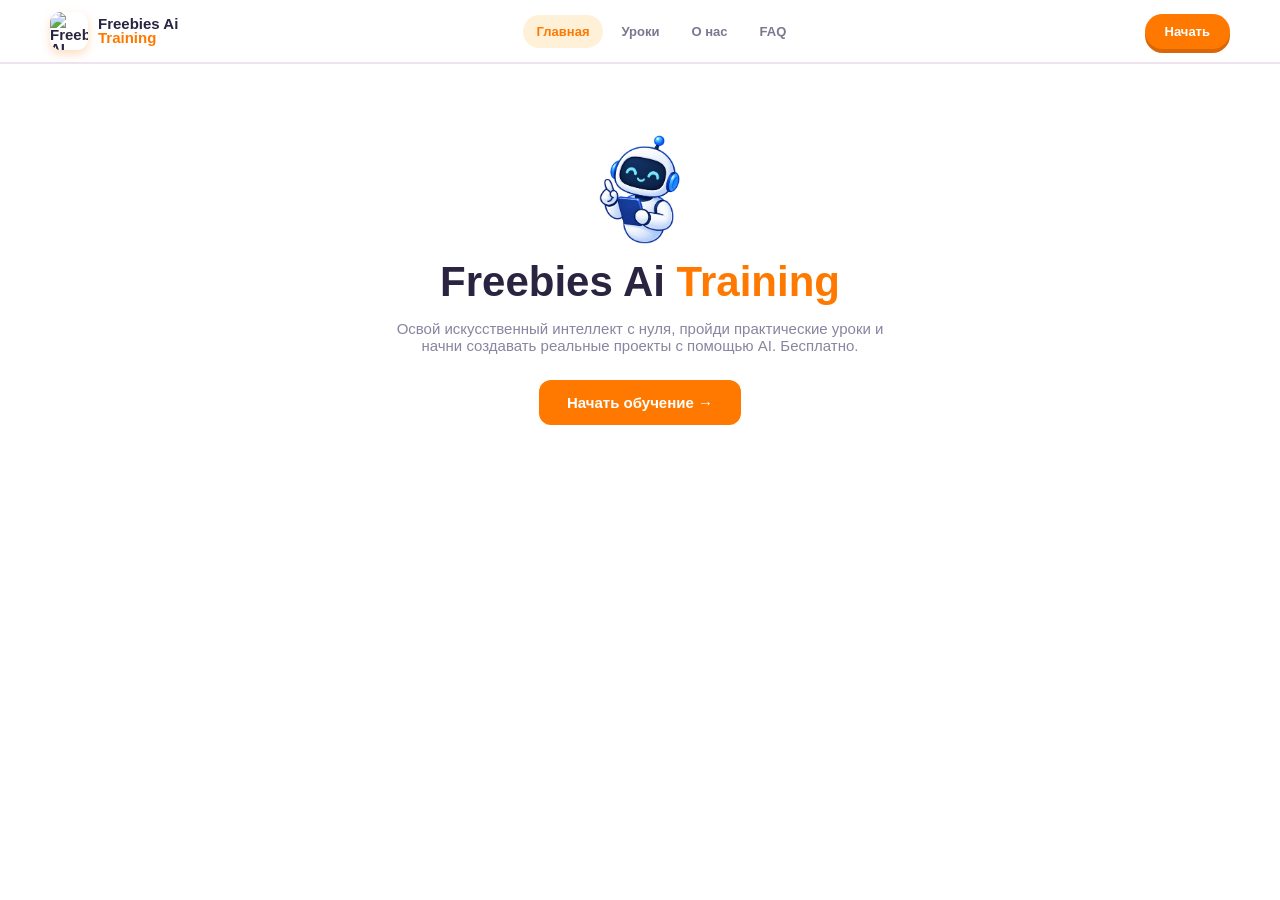
==== commit ec8028de: "Add files via upload" ====
--- a/index.html
+++ b/index.html
@@ -4,6 +4,8 @@
 <meta charset="utf-8">
 <meta name="viewport" content="width=device-width,initial-scale=1">
 <title>Freebies AI Training</title>
+<link rel="icon" type="image/png" sizes="32x32" href="img/favicon-32x32.png">
+<link rel="icon" type="image/x-icon" href="img/favicon.ico">
 <link rel="stylesheet" href="style.css">
 <style>
 .hero{padding:70px 0;text-align:center}
@@ -16,8 +18,11 @@
 <body>
 <header class="header">
  <div class="container header-inner">
-  <a class="logo" href="index.html"><span class="logo-mark">✦</span><span>Freebies Ai<br><span class="logo-orange">Training</span></span></a>
-  <nav class="nav"><a class="active" href="index.html">Главная</a><a href="main.html">Уроки</a><a href="main.html#extras">Функции</a><a href="main.html#about">О нас</a><a href="main.html#faq">FAQ</a></nav>
+  <a class="logo" href="index.html">
+   <img src="img/android-chrome-512x512.png" class="logo-mark-img no-download" oncontextmenu="return false" draggable="false" alt="Freebies AI">
+   <span>Freebies Ai<br><span class="logo-orange">Training</span></span>
+  </a>
+  <nav class="nav"><a class="active" href="index.html">Главная</a><a href="main.html">Уроки</a><a href="main.html#about">О нас</a><a href="main.html#faq">FAQ</a></nav>
   <div class="profile"><button class="login" onclick="location.href='main.html'">Начать</button></div>
  </div>
 </header>
--- a/style.css
+++ b/style.css
@@ -10,30 +10,37 @@
 .container{width:min(1180px,calc(100% - 32px));margin:auto}
 
 /* Header */
-.top-banner{height:76px;background:linear-gradient(100deg,#ffb84d,#ff7900 55%,#ff5e7a);color:#fff;display:flex;align-items:center;justify-content:center;overflow:hidden;position:relative}
-.top-banner:after{content:"";position:absolute;inset:0;background:radial-gradient(circle at 85% -20%,rgba(255,255,255,.35),transparent 55%)}
-.banner-inner{width:min(1180px,calc(100% - 32px));display:flex;align-items:center;justify-content:space-between;position:relative;z-index:1}
-.banner-title{font-size:23px;font-weight:900}.banner-title span{font-size:12px;font-weight:700;display:block;opacity:.95}
-.banner-art{font-size:35px;letter-spacing:8px}
-.banner-btn{background:#fff;color:#e86c00;border:0;border-radius:99px;padding:11px 20px;font-weight:900;cursor:pointer;box-shadow:0 4px 0 #d9670a}
-.banner-btn:active{transform:translateY(3px);box-shadow:0 1px 0 #d9670a}
-
-.header{height:64px;background:#fff;border-bottom:2px solid #eee3ee;display:flex;align-items:center}
+/* Рекламный баннер — ссылка-картинка на всю ширину, открывает письмо на почту */
+.top-banner-link{display:block;line-height:0}
+.top-banner-img{width:100%;height:auto;display:block;max-height:140px;object-fit:cover}
+
+.header{height:64px;background:#fff;border-bottom:2px solid #eee3ee;display:flex;align-items:center;position:relative}
 .header-inner{display:flex;align-items:center;justify-content:space-between;gap:16px}
 .logo{display:flex;align-items:center;gap:10px;font-weight:900;line-height:.95;font-size:15px;flex-shrink:0}
-.logo-mark{width:38px;height:38px;display:grid;place-items:center;background:linear-gradient(135deg,#ffd23f,#ff7900);clip-path:polygon(50% 0,100% 28%,82% 78%,50% 100%,18% 78%,0 28%);color:#fff;font-size:17px;box-shadow:0 4px 10px rgba(255,121,0,.35)}
+.logo-mark-img{width:38px;height:38px;border-radius:11px;object-fit:cover;flex-shrink:0;box-shadow:0 4px 10px rgba(255,121,0,.25)}
 .logo-orange{color:var(--orange)}
 .nav{display:flex;gap:4px;color:#7c7690;font-size:13px;font-weight:800}
 .nav a{padding:9px 14px;border-radius:99px;transition:.15s}
 .nav a:hover{background:#fff3de;color:var(--orange)}
 .nav a.active{background:#fff0d8;color:var(--orange)}
 .profile{display:flex;gap:8px;align-items:center;flex-shrink:0}
-.icon-pill{width:38px;height:38px;border-radius:50%;background:#f5f2fa;display:grid;place-items:center;font-size:16px;position:relative;flex-shrink:0}
+.icon-pill{width:38px;height:38px;border-radius:50%;background:#f5f2fa;border:0;display:grid;place-items:center;font-size:16px;position:relative;flex-shrink:0;cursor:pointer}
+.icon-pill img{width:20px;height:20px;object-fit:contain}
 .icon-pill .badge{position:absolute;top:-3px;right:-3px;background:#ff5a72;color:#fff;font-size:9px;font-weight:900;border-radius:50%;width:16px;height:16px;display:grid;place-items:center}
 .coin{background:linear-gradient(135deg,#ffe58a,#ffc93f);border-radius:99px;padding:8px 14px;font-weight:900;color:#7a5900;box-shadow:inset 0 -3px 0 rgba(0,0,0,.08);font-size:13px;display:flex;align-items:center;gap:5px;flex-shrink:0}
 .login{background:var(--orange);color:#fff;border:0;border-radius:99px;padding:10px 20px;font-weight:900;cursor:pointer;box-shadow:0 4px 0 #d9670a;font-size:13px;flex-shrink:0}
 .login:active{transform:translateY(3px);box-shadow:0 1px 0 #d9670a}
-.menu{display:none;background:none;border:0;font-size:24px}
+.menu{display:none;background:none;border:0;font-size:24px;cursor:pointer;color:var(--ink)}
+
+/* Мобильное выпадающее меню (гамбургер) */
+.mobile-menu{
+ display:none;flex-direction:column;position:absolute;top:100%;right:16px;
+ background:#fff;border:2px solid #ffe9c7;border-radius:16px;padding:8px;
+ box-shadow:0 12px 28px rgba(0,0,0,.14);min-width:200px;z-index:60;
+}
+.mobile-menu.open{display:flex}
+.mobile-menu a{padding:12px 14px;border-radius:11px;color:var(--ink);font-weight:800;font-size:14px}
+.mobile-menu a:hover{background:#fff3de;color:var(--orange)}
 
 /* intro */
 .page{padding:34px 0 60px}
@@ -46,11 +53,18 @@
 .progress-ring b{position:relative;z-index:1;font-size:11px}.progress-box span{font-size:12px;color:var(--muted);font-weight:700}
 .progress-box b{color:var(--ink)}
 
-/* tabs */
+/* tabs — 3 фильтра с иконками: Все уроки / От преподавателей / Пользовательские */
 .tabs{display:flex;gap:9px;margin-bottom:22px;overflow:auto;padding-bottom:2px}
-.tab{border:2px solid #ffe9c7;background:#fff;padding:10px 18px;border-radius:99px;color:#8a84a0;font-size:13px;font-weight:800;white-space:nowrap;cursor:pointer;transition:.15s}
+.tab{display:flex;align-items:center;gap:8px;border:2px solid #ffe9c7;background:#fff;padding:9px 18px 9px 12px;border-radius:99px;color:#8a84a0;font-size:13px;font-weight:800;white-space:nowrap;cursor:pointer;transition:.15s}
+.tab-icon{width:20px;height:20px;object-fit:contain;flex-shrink:0}
 .tab:hover{border-color:#ffcf87}
 .tab.active{background:linear-gradient(135deg,#ffb020,#ff7900);border-color:transparent;color:#fff;box-shadow:0 4px 12px rgba(255,121,0,.35)}
+
+/* Пустое состояние для фильтров без контента (От преподавателей / Пользовательские) */
+.empty-filter-state{text-align:center;padding:70px 20px;color:var(--muted)}
+.empty-filter-state .empty-icon{font-size:56px;margin-bottom:16px}
+.empty-filter-state h3{font-size:19px;color:var(--ink);margin:0 0 8px;font-weight:900}
+.empty-filter-state p{font-size:14px;margin:0;max-width:380px;margin-inline:auto}
 
 /* cards — квадратные, разноцветные, в духе Uchi.ru.
    Если у урока есть картинка (img/uN.png) — она закрывает ВСЮ карточку
@@ -113,13 +127,16 @@
 .card-meta{font-size:10.5px;color:rgba(255,255,255,.9);font-weight:700;line-height:1.3}
 
 /* extra cards */
-.extra-title{font-size:23px;margin:42px 0 18px;font-weight:900}
-.extra-grid{display:grid;grid-template-columns:repeat(3,1fr);gap:22px}
-.extra{border-radius:26px;padding:24px;min-height:155px;color:#fff;position:relative;overflow:hidden}
-.extra h3{margin:0 0 8px;font-size:20px;font-weight:900}.extra p{margin:0;font-size:12.5px;line-height:1.55;max-width:240px;opacity:.95;font-weight:600}
-.extra button{margin-top:17px;background:#fff;border:0;color:var(--orange);border-radius:99px;padding:9px 16px;font-weight:900;font-size:11px;cursor:pointer}
-.extra.one{background:linear-gradient(135deg,#ff7900,#ffad16)}.extra.two{background:linear-gradient(135deg,#ffad16,#ffd33e);color:#473000}.extra.three{background:linear-gradient(135deg,#9b6bff,#ff6b9d)}
-.extra-icon{position:absolute;right:14px;bottom:6px;font-size:70px;opacity:.22}
+/* Блок "Дополнительные возможности" убран из разметки — старые .extra*
+   стили удалены вместе с ним, они больше нигде не используются. */
+
+/* Дневной лимит заданий — полоска под приветствием на главной */
+.daily-limit-box{background:#fff;border:2px solid #ffe9c7;border-radius:18px;padding:14px 18px;margin-bottom:20px}
+.daily-limit-row{display:flex;justify-content:space-between;align-items:center;flex-wrap:wrap;gap:8px;margin-bottom:9px}
+.daily-limit-label{font-size:13px;font-weight:700;color:var(--ink)}
+.daily-limit-remaining{font-size:12.5px;font-weight:800;color:var(--orange)}
+.daily-limit-bar{height:8px;background:#f0ecf7;border-radius:99px;overflow:hidden}
+.daily-limit-bar i{display:block;height:100%;background:linear-gradient(90deg,var(--orange),var(--yellow));border-radius:99px;transition:.3s}
 
 /* footer */
 .footer{background:#fff;border-top:3px solid #ffe9c7;padding:30px 0}
@@ -131,10 +148,14 @@
 /* ===== Страница урока ===== */
 .lesson-page{padding:26px 0 60px;min-height:80vh}
 .lesson-head{display:flex;align-items:center;gap:14px;margin-bottom:18px}
-.back-btn{width:44px;height:44px;border-radius:16px;background:#fff;border:2px solid #ffe9c7;display:grid;place-items:center;font-weight:900;color:var(--orange);cursor:pointer;flex-shrink:0;font-size:18px;transition:.15s}
+.back-btn{width:44px;height:44px;border-radius:16px;background:#fff;border:2px solid #ffe9c7;display:grid;place-items:center;font-weight:900;color:var(--orange);cursor:pointer;flex-shrink:0;font-size:18px;transition:.15s;padding:0}
 .back-btn:hover{background:#fff3de}
+.back-btn img{width:20px;height:20px;object-fit:contain}
+.lesson-head-text{flex:1;min-width:0}
 .lesson-head-text .eyebrow{color:var(--orange);font-size:12px;font-weight:900;margin-bottom:2px;text-transform:uppercase;letter-spacing:.3px}
 .lesson-head-text h1{font-size:24px;margin:0;font-weight:900}
+/* Книжка-теория теперь справа от заголовка внутри самого урока (не в общей шапке сайта) */
+.lesson-head .theory-btn{margin-left:auto}
 
 /* шаги (степпер) */
 .step-track{display:flex;align-items:center;gap:6px;margin-bottom:8px}
@@ -195,11 +216,10 @@
 }
 @media(max-width:850px){
  .nav{display:none}.profile .coin{display:none}.menu{display:block}
- .lesson-grid{grid-template-columns:repeat(2,1fr)}.extra-grid{grid-template-columns:1fr}
+ .lesson-grid{grid-template-columns:repeat(2,1fr)}
  .welcome{align-items:start;gap:15px;flex-direction:column}
 }
 @media(max-width:560px){
- .top-banner{height:58px}.banner-title{font-size:15px}.banner-art{font-size:22px}.banner-btn{padding:8px 12px;font-size:10px}
  .container{width:calc(100% - 22px)}.page{padding-top:22px}
  .lesson-grid{grid-template-columns:repeat(2,1fr);gap:12px}
  .card-text h2{font-size:14px}.illustration{font-size:34px}
@@ -401,3 +421,48 @@
 .welcome-with-robot{display:flex;align-items:center;gap:16px}
 .welcome-robot{width:64px;height:auto;flex-shrink:0;animation:robot-bob 3s ease-in-out infinite}
 @media(max-width:560px){ .welcome-robot{width:48px} }
+
+/* ===== "Модальное" оформление урока для ПК =====
+   Сама страница urok.html остаётся отдельным URL — просто на широких
+   экранах контент визуально выглядит как плавающая карточка поверх
+   затемнённого фона, как настоящее модальное окно. На телефоне это
+   оформление отключается — там обычная полноразмерная страница. */
+@media(min-width:1000px){
+  .lesson-body{
+    background:
+      radial-gradient(circle at 20% 10%, rgba(255,176,32,.10), transparent 45%),
+      radial-gradient(circle at 85% 80%, rgba(91,141,239,.08), transparent 45%),
+      #f2eef7;
+  }
+  .lesson-modal-frame{
+    max-width:920px;margin:28px auto 50px;background:#fff;
+    border-radius:32px;padding:34px 10px 10px;
+    box-shadow:0 30px 70px rgba(43,36,64,.18), 0 2px 0 #fff inset;
+    border:1px solid rgba(43,36,64,.05);
+  }
+}
+
+/* Книжка-теория: см. .theory-btn выше — она теперь находится внутри
+   .lesson-head (в самом уроке), а не в общей шапке сайта. */
+
+/* ===== Кнопки-картинки (Проверить / Дальше) ===== */
+.img-btn{padding:0!important;width:52px;height:52px;border-radius:50%;display:grid;place-items:center;overflow:hidden}
+.img-btn img{width:28px;height:28px;object-fit:contain}
+.img-btn:disabled{opacity:.5;cursor:not-allowed}
+
+/* ===== Модалка "начать где закончил / с начала" и модалка дневного лимита ===== */
+.resume-modal-overlay{
+  position:fixed;inset:0;background:rgba(43,36,64,.45);z-index:300;
+  display:flex;align-items:center;justify-content:center;padding:20px;
+  animation:fade-in .2s ease;
+}
+@keyframes fade-in{from{opacity:0}to{opacity:1}}
+.resume-modal{
+  background:#fff;border-radius:28px;padding:36px 32px;max-width:420px;width:100%;
+  text-align:center;box-shadow:0 30px 70px rgba(0,0,0,.25);animation:pop-in .25s ease;
+}
+.resume-modal-icon{font-size:48px;margin-bottom:12px}
+.resume-modal h3{font-size:19px;margin:0 0 10px;font-weight:900;color:var(--ink)}
+.resume-modal p{font-size:14px;color:var(--muted);margin:0 0 24px;line-height:1.55}
+.resume-modal-actions{display:flex;flex-direction:column;gap:10px}
+.resume-modal-actions .check-btn{width:100%;border-radius:16px;padding:13px}
